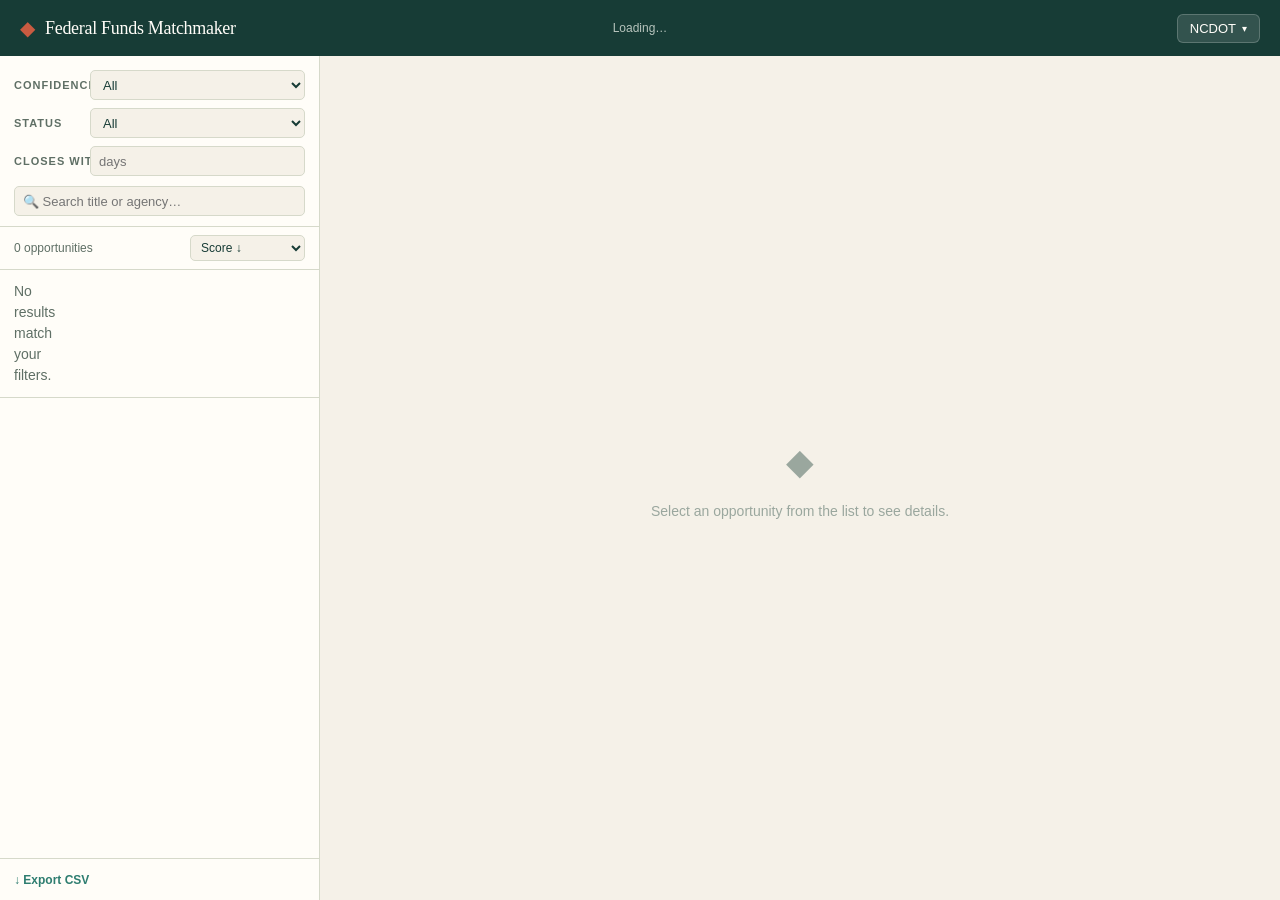
==== static/index.html @ f08a0765 "Complete P1,2,4: FastAPI app, ranked-list UI, scoring engine, ingest pipeline" ====
<!doctype html>
<html lang="en">
<head>
  <meta charset="utf-8">
  <meta name="viewport" content="width=device-width, initial-scale=1">
  <title>Federal Funds Matchmaker</title>
  <link rel="stylesheet" href="/static/style.css">
</head>
<body>

<!-- ══════════════ HEADER ══════════════ -->
<header class="site-header">
  <div class="header-left">
    <span class="brand-mark">◆</span>
    <span class="brand-name">Federal Funds Matchmaker</span>
  </div>
  <div class="header-center" id="refresh-status">
    <span id="refresh-label">Loading…</span>
  </div>
  <div class="header-right">
    <div class="account-menu" id="account-menu">
      <button class="account-btn" id="account-btn" aria-haspopup="true" aria-expanded="false">
        <span id="account-name">NCDOT</span>
        <span class="chevron">▾</span>
      </button>
      <div class="account-dropdown" id="account-dropdown" role="menu">
        <div class="account-dropdown-user" id="dropdown-user">Signed in as Demo User</div>
        <hr class="dropdown-divider">
        <div class="account-list" id="account-list"></div>
        <hr class="dropdown-divider">
        <button class="dropdown-item" id="btn-create-account">＋ Create account</button>
        <button class="dropdown-item" id="btn-signout">Sign out</button>
      </div>
    </div>
  </div>
</header>

<!-- ══════════════ MAIN TWO-PANEL ══════════════ -->
<div class="app-layout">

  <!-- LEFT PANEL: filters + ranked list -->
  <aside class="left-panel">

    <!-- Filters -->
    <div class="filter-bar">
      <div class="filter-row">
        <label class="filter-label" for="f-confidence">Confidence</label>
        <select id="f-confidence" class="filter-select">
          <option value="all">All</option>
          <option value="High">High</option>
          <option value="Medium">Medium</option>
          <option value="Low">Low</option>
        </select>
      </div>
      <div class="filter-row">
        <label class="filter-label" for="f-status">Status</label>
        <select id="f-status" class="filter-select">
          <option value="all">All</option>
          <option value="posted">Posted</option>
          <option value="forecasted">Forecasted</option>
        </select>
      </div>
      <div class="filter-row">
        <label class="filter-label" for="f-days">Closes within</label>
        <input id="f-days" class="filter-input" type="number" min="1" placeholder="days">
      </div>
      <div class="filter-row filter-search-row">
        <input id="f-search" class="filter-input filter-search" type="search" placeholder="🔍 Search title or agency…">
      </div>
    </div>

    <!-- Mode badge -->
    <div id="mode-banner" class="mode-banner hidden"></div>

    <!-- List header -->
    <div class="list-header">
      <span id="list-count">— opportunities</span>
      <div class="list-sort">
        <label for="sort-by" class="sr-only">Sort by</label>
        <select id="sort-by" class="filter-select filter-select-sm">
          <option value="score">Score ↓</option>
          <option value="close_date">Due date ↑</option>
          <option value="undecided">Undecided first</option>
        </select>
      </div>
    </div>

    <!-- Opportunity list -->
    <ol class="opp-list" id="opp-list" role="listbox" aria-label="Ranked opportunities"></ol>

    <!-- Export -->
    <div class="list-footer">
      <a id="export-link" href="/api/export?account_id=ncdot" class="btn-export">↓ Export CSV</a>
    </div>

  </aside>

  <!-- RIGHT PANEL: detail -->
  <main class="detail-panel" id="detail-panel" role="main">
    <div class="detail-empty" id="detail-empty">
      <div class="detail-empty-icon">◆</div>
      <p>Select an opportunity from the list to see details.</p>
    </div>
    <!-- filled by JS -->
    <div id="detail-content" class="hidden"></div>
  </main>

</div>

<!-- ══════════════ TOAST ══════════════ -->
<div id="toast" class="toast hidden" role="alert" aria-live="polite"></div>

<script src="/static/app.js"></script>
</body>
</html>
---- static/style.css ----
/* ══════════════════════════════════════════════
   Federal Funds Matchmaker — style.css
   Color system reused from the qualifier theme
   ══════════════════════════════════════════════ */
:root {
  --cream: #f5f1e8;
  --paper: #fffdf8;
  --ink:   #173c36;
  --muted: #5f6f65;
  --faint: #9aa79e;
  --line:  #d6d9ca;
  --lime:  #cfe4a6;
  --coral: #c95b41;
  --coral-soft: #f7dfd3;
  --teal:  #2e7d70;
  --teal-light: #e3eeec;
  --stone: #b7c4bd;
  --amber: #e3a857;

  --header-h: 56px;
  --left-w: 320px;
  --radius: 10px;
  --shadow: 0 2px 10px rgba(23,60,54,.10);
}

* { box-sizing: border-box; margin: 0; padding: 0; }

body {
  background: var(--cream);
  color: var(--ink);
  font-family: "Avenir Next", "Segoe UI", Arial, sans-serif;
  font-size: 14px;
  line-height: 1.5;
  height: 100vh;
  display: flex;
  flex-direction: column;
  overflow: hidden;
}

/* ── SR-only ── */
.sr-only { position:absolute; width:1px; height:1px; overflow:hidden; clip:rect(0,0,0,0); white-space:nowrap; }
.hidden { display: none !important; }

/* ════════════════ HEADER ════════════════ */
.site-header {
  height: var(--header-h);
  background: var(--ink);
  color: var(--paper);
  display: flex;
  align-items: center;
  padding: 0 20px;
  gap: 16px;
  flex-shrink: 0;
  z-index: 100;
}

.header-left { display: flex; align-items: center; gap: 10px; flex: 1; }
.brand-mark { color: var(--coral); font-size: 20px; }
.brand-name { font-family: Georgia, serif; font-size: 18px; letter-spacing: -.3px; }

.header-center { flex: 1; text-align: center; font-size: 12px; color: var(--stone); }

.header-right { flex: 1; display: flex; justify-content: flex-end; }

/* Account menu */
.account-menu { position: relative; }
.account-btn {
  display: flex; align-items: center; gap: 6px;
  background: rgba(255,255,255,.12); border: 1px solid rgba(255,255,255,.2);
  color: var(--paper); border-radius: 6px; padding: 6px 12px;
  font-size: 13px; cursor: pointer; font-family: inherit;
}
.account-btn:hover { background: rgba(255,255,255,.2); }
.chevron { font-size: 10px; }

.account-dropdown {
  display: none; position: absolute; right: 0; top: calc(100% + 8px);
  background: var(--paper); border: 1px solid var(--line); border-radius: var(--radius);
  box-shadow: var(--shadow); min-width: 220px; z-index: 200; overflow: hidden;
}
.account-dropdown.open { display: block; }
.account-dropdown-user { padding: 12px 14px; font-size: 12px; color: var(--muted); }
.dropdown-divider { border: none; border-top: 1px solid var(--line); }
.account-list { max-height: 200px; overflow-y: auto; }
.account-item {
  display: block; width: 100%; text-align: left; padding: 10px 14px;
  background: none; border: none; font-family: inherit; font-size: 14px;
  color: var(--ink); cursor: pointer;
}
.account-item:hover { background: var(--cream); }
.account-item.active { font-weight: bold; color: var(--teal); }
.dropdown-item {
  display: block; width: 100%; text-align: left; padding: 10px 14px;
  background: none; border: none; font-family: inherit; font-size: 14px;
  color: var(--ink); cursor: pointer;
}
.dropdown-item:hover { background: var(--cream); }

/* ════════════════ LAYOUT ════════════════ */
.app-layout {
  display: grid;
  grid-template-columns: var(--left-w) 1fr;
  flex: 1;
  overflow: hidden;
}

/* ════════════════ LEFT PANEL ════════════════ */
.left-panel {
  background: var(--paper);
  border-right: 1px solid var(--line);
  display: flex;
  flex-direction: column;
  overflow: hidden;
}

/* Filters */
.filter-bar {
  padding: 14px 14px 10px;
  border-bottom: 1px solid var(--line);
  display: flex;
  flex-direction: column;
  gap: 8px;
}
.filter-row { display: flex; align-items: center; gap: 8px; }
.filter-label {
  font-size: 11px; font-weight: bold; text-transform: uppercase;
  letter-spacing: 1px; color: var(--muted); white-space: nowrap; width: 68px; flex-shrink: 0;
}
.filter-select {
  flex: 1; height: 30px; padding: 0 8px; font-size: 13px;
  color: var(--ink); background: var(--cream); border: 1px solid var(--line);
  border-radius: 5px; font-family: inherit;
}
.filter-select-sm { height: 26px; font-size: 12px; padding: 0 6px; }
.filter-input {
  flex: 1; height: 30px; padding: 0 8px; font-size: 13px;
  color: var(--ink); background: var(--cream); border: 1px solid var(--line);
  border-radius: 5px; font-family: inherit;
}
.filter-search-row { margin-top: 2px; }
.filter-search { width: 100%; }

/* Mode banner */
.mode-banner {
  margin: 8px 14px 0;
  background: var(--coral-soft);
  border-left: 3px solid var(--coral);
  padding: 7px 10px;
  font-size: 12px;
  line-height: 1.4;
  border-radius: 0 4px 4px 0;
}

/* List header */
.list-header {
  display: flex; align-items: center; justify-content: space-between;
  padding: 8px 14px; border-bottom: 1px solid var(--line);
}
#list-count { font-size: 12px; color: var(--muted); }

/* Opportunity list */
.opp-list {
  flex: 1;
  overflow-y: auto;
  list-style: none;
  padding: 0;
}

.opp-item {
  padding: 11px 14px;
  border-bottom: 1px solid var(--line);
  cursor: pointer;
  display: grid;
  grid-template-columns: 28px 1fr;
  gap: 0 8px;
  align-items: start;
  transition: background .1s;
}
.opp-item:hover { background: var(--cream); }
.opp-item.selected { background: var(--teal-light); border-left: 3px solid var(--teal); }

.opp-rank { font-size: 12px; color: var(--faint); font-weight: bold; padding-top: 2px; }
.opp-body { min-width: 0; }
.opp-title { font-size: 13px; font-weight: bold; color: var(--ink); line-height: 1.35; margin-bottom: 4px; white-space: nowrap; overflow: hidden; text-overflow: ellipsis; }
.opp-meta { display: flex; align-items: center; gap: 6px; flex-wrap: wrap; }
.opp-score { font-size: 12px; font-weight: bold; }
.badge {
  display: inline-block; font-size: 10px; font-weight: bold; text-transform: uppercase;
  letter-spacing: .6px; border-radius: 3px; padding: 1px 5px;
}
.badge-high   { background: var(--teal);  color: #fff; }
.badge-medium { background: var(--amber); color: var(--ink); }
.badge-low    { background: var(--stone); color: var(--ink); }
.badge-forecasted { background: var(--lime); color: var(--ink); }

.opp-effort { font-size: 11px; color: var(--muted); }
.opp-due { font-size: 11px; color: var(--muted); }
.opp-due.urgent { color: var(--coral); font-weight: bold; }
.opp-due.no-date { color: var(--faint); }
.decision-badge { font-size: 10px; border-radius: 3px; padding: 1px 5px; font-weight: bold; }
.decision-pursue { background: #d4edda; color: #1a5c2a; }
.decision-maybe  { background: #fff3cd; color: #856404; }
.decision-pass   { background: #f8d7da; color: #842029; }

/* List footer */
.list-footer { padding: 10px 14px; border-top: 1px solid var(--line); }
.btn-export {
  display: inline-block; font-size: 12px; color: var(--teal);
  text-decoration: none; font-weight: bold;
}
.btn-export:hover { text-decoration: underline; }

/* ════════════════ DETAIL PANEL ════════════════ */
.detail-panel {
  overflow-y: auto;
  background: var(--cream);
  padding: 24px 28px;
}

.detail-empty {
  display: flex; flex-direction: column; align-items: center; justify-content: center;
  height: 100%; color: var(--faint); text-align: center; gap: 12px;
}
.detail-empty-icon { font-size: 36px; }

/* Detail content */
.detail-header { margin-bottom: 20px; }
.detail-title { font-family: Georgia, serif; font-size: 22px; font-weight: 500; color: var(--ink); line-height: 1.3; margin-bottom: 8px; }
.detail-sub { display: flex; align-items: center; gap: 10px; flex-wrap: wrap; margin-bottom: 10px; }
.detail-agency { font-size: 13px; color: var(--muted); }
.detail-link { font-size: 12px; color: var(--teal); text-decoration: none; }
.detail-link:hover { text-decoration: underline; }

.score-row { display: flex; align-items: center; gap: 12px; margin-bottom: 6px; }
.score-big { font-size: 36px; font-family: Georgia, serif; font-weight: 400; color: var(--ink); }
.score-label { font-size: 11px; text-transform: uppercase; letter-spacing: 1px; color: var(--muted); }
.closes-row { font-size: 13px; color: var(--muted); margin-bottom: 16px; }
.closes-row .urgent { color: var(--coral); font-weight: bold; }
.closes-row .forecasted { color: var(--amber); }

/* Detail card */
.detail-card {
  background: var(--paper);
  border: 1px solid var(--line);
  border-radius: var(--radius);
  padding: 18px 20px;
  margin-bottom: 16px;
}
.detail-card h3 {
  font-family: Georgia, serif; font-size: 15px; font-weight: 500;
  color: var(--ink); margin-bottom: 10px;
}

/* AI disclaimer */
.ai-disclaimer {
  font-size: 11px; color: var(--muted); display: flex; align-items: center; gap: 6px;
  margin-bottom: 10px;
}
.ai-disclaimer a { color: var(--teal); }

/* Score breakdown */
.breakdown-row {
  display: grid;
  grid-template-columns: 100px 1fr 42px;
  align-items: center;
  gap: 8px;
  margin-bottom: 8px;
  font-size: 13px;
}
.breakdown-label { color: var(--muted); }
.breakdown-bar-wrap { background: var(--line); border-radius: 3px; height: 8px; overflow: hidden; }
.breakdown-bar { height: 100%; border-radius: 3px; background: var(--teal); }
.breakdown-val { text-align: right; font-weight: bold; }

/* Tabs inside detail */
.detail-tabs { display: flex; border-bottom: 1px solid var(--line); margin-bottom: 14px; }
.detail-tab {
  background: none; border: none; border-bottom: 2px solid transparent;
  padding: 8px 14px; font: bold 13px inherit; color: var(--muted); cursor: pointer;
  margin-bottom: -1px;
}
.detail-tab.active { color: var(--teal); border-bottom-color: var(--coral); }

.detail-tab-content { font-size: 13px; line-height: 1.6; color: var(--ink); }
.detail-tab-pane { display: none; }
.detail-tab-pane.active { display: block; }

/* Evidence quote */
.evidence-quote {
  background: var(--cream); border-left: 3px solid var(--teal);
  padding: 8px 12px; font-size: 12px; font-style: italic;
  color: var(--muted); border-radius: 0 4px 4px 0; margin-top: 10px;
}

/* Effort row */
.effort-row { font-size: 13px; margin-bottom: 6px; }
.effort-label { color: var(--muted); font-size: 11px; text-transform: uppercase; letter-spacing: 1px; }

/* Decision buttons */
.decision-row { display: flex; align-items: center; gap: 10px; flex-wrap: wrap; margin-bottom: 12px; }
.btn-decide {
  padding: 9px 18px; border-radius: 6px; border: 2px solid transparent;
  font: bold 14px inherit; cursor: pointer; transition: all .15s;
}
.btn-pursue { background: #d4edda; color: #1a5c2a; border-color: #c3e6cb; }
.btn-pursue:hover, .btn-pursue.chosen { background: #1a5c2a; color: #fff; }
.btn-maybe  { background: #fff3cd; color: #856404; border-color: #ffc107; }
.btn-maybe:hover, .btn-maybe.chosen  { background: #856404; color: #fff; }
.btn-pass   { background: #f8d7da; color: #842029; border-color: #f5c6cb; }
.btn-pass:hover, .btn-pass.chosen   { background: #842029; color: #fff; }

.decision-note {
  flex: 1; min-width: 160px; height: 36px; padding: 0 10px;
  border: 1px solid var(--line); border-radius: 6px; font: 13px inherit;
  background: var(--cream); color: var(--ink);
}
.btn-save-note {
  padding: 8px 14px; background: var(--teal); color: #fff;
  border: none; border-radius: 6px; font: bold 13px inherit; cursor: pointer;
}
.btn-save-note:hover { background: var(--ink); }

/* Source collapse */
details summary {
  font-size: 12px; color: var(--teal); cursor: pointer; user-select: none;
  margin-top: 8px;
}
details[open] summary { margin-bottom: 6px; }
.source-text { font-size: 12px; color: var(--muted); line-height: 1.6; white-space: pre-wrap; }

/* ════════════════ TOAST ════════════════ */
.toast {
  position: fixed; bottom: 20px; left: 50%; transform: translateX(-50%);
  background: var(--ink); color: var(--paper); padding: 10px 20px;
  border-radius: 6px; font-size: 13px; z-index: 999;
  box-shadow: 0 4px 16px rgba(23,60,54,.3);
}

/* ════════════════ RESPONSIVE ════════════════ */
@media (max-width: 800px) {
  .app-layout { grid-template-columns: 1fr; grid-template-rows: auto 1fr; }
  .left-panel { max-height: 45vh; }
  .detail-panel { padding: 16px; }
  .brand-name { font-size: 15px; }
}
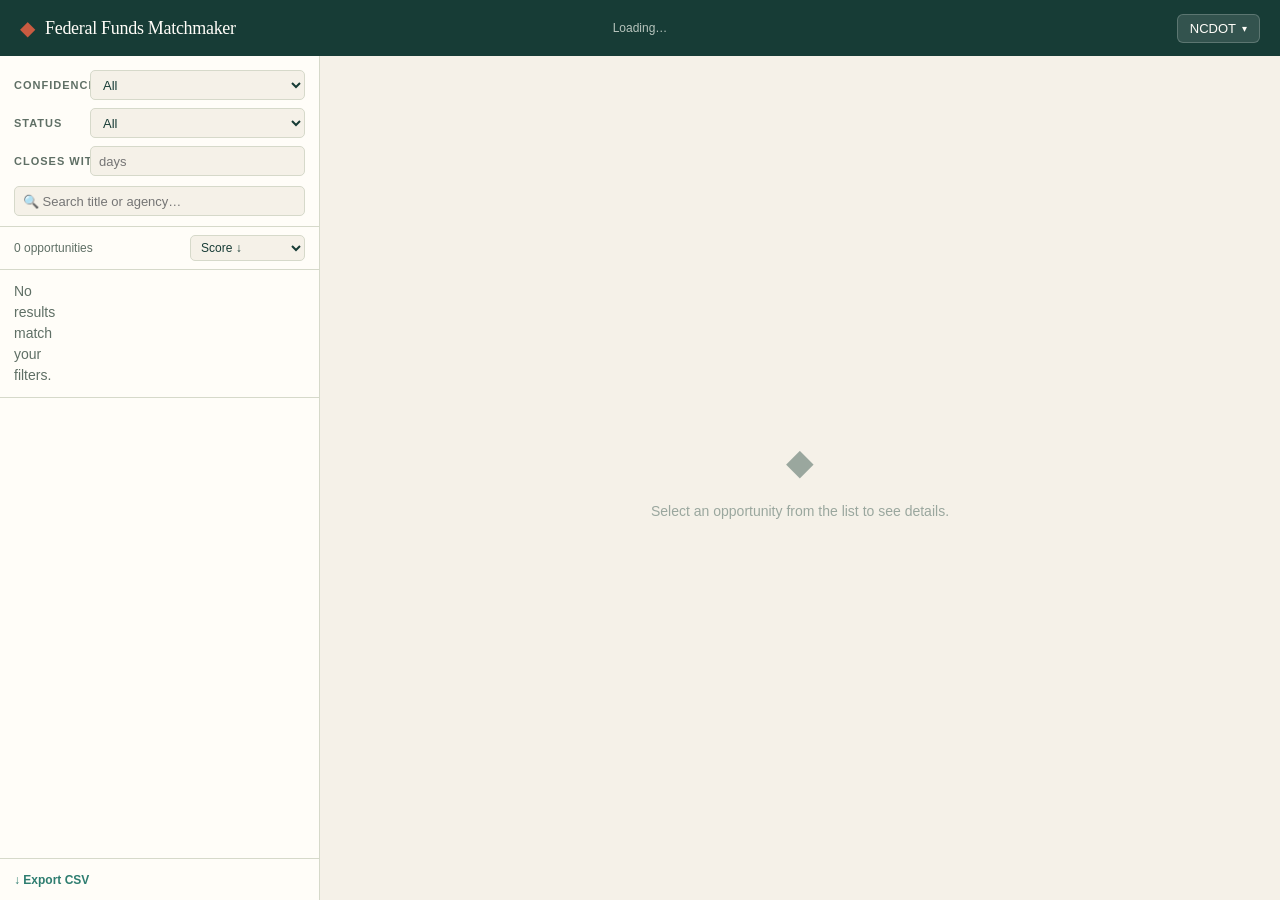
==== commit 84c694a1: "P0 UI: detail fetch, eligibility verdict, effort heuristic, chips, CSV - job.py: enable fetch_detail" ====
--- a/static/index.html
+++ b/static/index.html
@@ -71,6 +71,8 @@
 
     <!-- Mode badge -->
     <div id="mode-banner" class="mode-banner hidden"></div>
+    <!-- Sample data banner -->
+    <div id="sample-banner" class="sample-banner hidden">⚠ SAMPLE DATA — not from live Grants.gov feed</div>
 
     <!-- List header -->
     <div class="list-header">
--- a/static/style.css
+++ b/static/style.css
@@ -192,12 +192,29 @@
 .badge-medium { background: var(--amber); color: var(--ink); }
 .badge-low    { background: var(--stone); color: var(--ink); }
 .badge-forecasted { background: var(--lime); color: var(--ink); }
-
+.badge-eligible   { background: #d4edda; color: #1a5c2a; }
+.badge-ineligible { background: #f8d7da; color: #842029; }
+.badge-unclear    { background: #e2e3e5; color: #383d41; }
+.badge-sample     { background: #fff3cd; color: #856404; font-size: 9px; }
+.badge-effort-high   { background: #f8d7da; color: #842029; }
+.badge-effort-medium { background: #fff3cd; color: #856404; }
+.badge-effort-low    { background: #d4edda; color: #1a5c2a; }
+.score-pill { background: var(--ink); color: var(--bg); border-radius: 10px; padding: 1px 7px; font-size: 12px; }
+
+.sample-banner { background: #fff3cd; color: #856404; padding: 6px 14px; font-size: 12px; font-weight: bold; border-bottom: 1px solid var(--line); }
+
+.opp-funder { font-size: 11px; color: var(--muted); margin-bottom: 2px; }
 .opp-effort { font-size: 11px; color: var(--muted); }
 .opp-due { font-size: 11px; color: var(--muted); }
 .opp-due.urgent { color: var(--coral); font-weight: bold; }
 .opp-due.no-date { color: var(--faint); }
 .decision-badge { font-size: 10px; border-radius: 3px; padding: 1px 5px; font-weight: bold; }
+
+/* Eligibility panel */
+.elig-verdict-row { display: flex; align-items: center; gap: 8px; margin-bottom: 8px; }
+.elig-reason { font-size: 12px; color: var(--ink); }
+.elig-types { font-size: 12px; margin: 4px 0; }
+.elig-raw { font-size: 11px; color: var(--muted); }
 .decision-pursue { background: #d4edda; color: #1a5c2a; }
 .decision-maybe  { background: #fff3cd; color: #856404; }
 .decision-pass   { background: #f8d7da; color: #842029; }
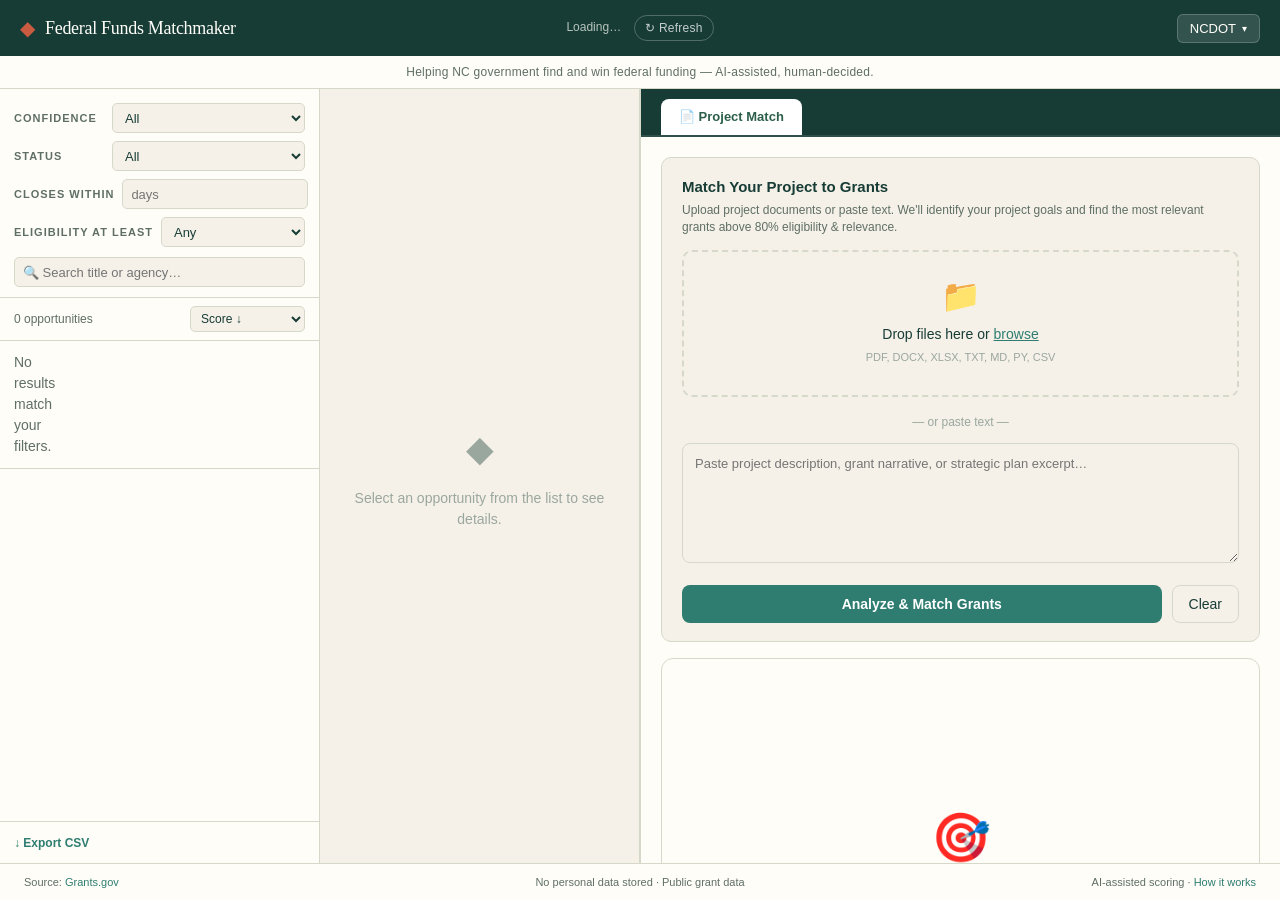
==== commit a42f1a26: "feat: split layout, PM panel, eligibility filter, account profile - Fix filter label truncation: min" ====
--- a/static/index.html
+++ b/static/index.html
@@ -16,9 +16,10 @@
   </div>
   <div class="header-center" id="refresh-status">
     <span id="refresh-label">Loading…</span>
+    <button class="refresh-btn" id="refresh-btn" title="Reload grant data from server" aria-label="Refresh grants">↻ Refresh</button>
   </div>
   <div class="header-right">
-    <div class="account-menu" id="account-menu">
+        <div class="account-menu" id="account-menu">
       <button class="account-btn" id="account-btn" aria-haspopup="true" aria-expanded="false">
         <span id="account-name">NCDOT</span>
         <span class="chevron">▾</span>
@@ -28,6 +29,7 @@
         <hr class="dropdown-divider">
         <div class="account-list" id="account-list"></div>
         <hr class="dropdown-divider">
+        <button class="dropdown-item" id="btn-view-profile">👤 View profile</button>
         <button class="dropdown-item" id="btn-create-account">＋ Create account</button>
         <button class="dropdown-item" id="btn-signout">Sign out</button>
       </div>
@@ -35,8 +37,14 @@
   </div>
 </header>
 
+<!-- ══════════════ TAGLINE BAR ══════════════ -->
+<div class="tagline-bar">Helping NC government find and win federal funding — AI-assisted, human-decided.</div>
+
 <!-- ══════════════ MAIN TWO-PANEL ══════════════ -->
 <div class="app-layout">
+
+  <!-- ══════ LEFT HALF: Grant Opportunities ══════ -->
+  <div class="grants-half">
 
   <!-- LEFT PANEL: filters + ranked list -->
   <aside class="left-panel">
@@ -61,8 +69,18 @@
         </select>
       </div>
       <div class="filter-row">
-        <label class="filter-label" for="f-days">Closes within</label>
+        <label class="filter-label" for="f-days">Closes Within</label>
         <input id="f-days" class="filter-input" type="number" min="1" placeholder="days">
+      </div>
+      <div class="filter-row">
+        <label class="filter-label" for="f-eligibility">Eligibility At Least</label>
+        <select id="f-eligibility" class="filter-select">
+          <option value="all">Any</option>
+          <option value="100">100%</option>
+          <option value="90">90%+</option>
+          <option value="80">80%+</option>
+          <option value="50">50%+</option>
+        </select>
       </div>
       <div class="filter-row filter-search-row">
         <input id="f-search" class="filter-input filter-search" type="search" placeholder="🔍 Search title or agency…">
@@ -107,11 +125,167 @@
     <div id="detail-content" class="hidden"></div>
   </main>
 
+  </div><!-- end .grants-half -->
+
+  <!-- ══════ RIGHT HALF: Project Match (always visible) ══════ -->
+  <div class="pm-half">
+    <div class="pm-half-header">
+      <span class="pm-half-tab">📄 Project Match</span>
+    </div>
+    <div class="pm-half-body" id="pm-half-body">
+      <!-- Input card -->
+      <div class="pm-input-card">
+        <div class="pm-input-heading">Match Your Project to Grants</div>
+        <div class="pm-input-sub">Upload project documents or paste text. We'll identify your project goals and find the most relevant grants above 80% eligibility &amp; relevance.</div>
+
+        <div class="pm-dropzone" id="pm-dropzone">
+          <div class="pm-drop-inner">
+            <span class="pm-drop-icon">📁</span>
+            <span class="pm-drop-label">Drop files here or <label for="pm-file-input" class="pm-file-link">browse</label></span>
+            <span class="pm-drop-types">PDF, DOCX, XLSX, TXT, MD, PY, CSV</span>
+            <input type="file" id="pm-file-input" multiple accept=".pdf,.doc,.docx,.xlsx,.xls,.txt,.md,.py,.js,.csv" style="display:none">
+          </div>
+          <div id="pm-file-list" class="pm-file-list"></div>
+        </div>
+
+        <div class="pm-or">— or paste text —</div>
+        <textarea id="pm-paste" class="pm-paste" rows="5" placeholder="Paste project description, grant narrative, or strategic plan excerpt…"></textarea>
+
+        <div class="pm-actions">
+          <button id="pm-analyze-btn" class="btn-primary">Analyze &amp; Match Grants</button>
+          <button id="pm-clear-btn" class="btn-secondary">Clear</button>
+        </div>
+        <div id="pm-error" class="pm-error hidden"></div>
+      </div>
+
+      <!-- Results area -->
+      <div id="pm-results">
+        <div class="pm-results-placeholder">
+          <span style="font-size:3rem">🎯</span>
+          <p>Upload your project documents and click <strong>Analyze</strong> to find matching grants.</p>
+        </div>
+      </div>
+    </div>
+  </div><!-- end .pm-half -->
+
 </div>
 
 <!-- ══════════════ TOAST ══════════════ -->
 <div id="toast" class="toast hidden" role="alert" aria-live="polite"></div>
+
+
+<!-- ══════════════ HOW SCORES WORK MODAL ══════════════ -->
+<div id="how-modal" class="how-modal-backdrop hidden" role="dialog" aria-modal="true" aria-labelledby="how-modal-title">
+  <div class="how-modal-box">
+    <div class="how-modal-header">
+      <h2 id="how-modal-title">How Federal Funds Matchmaker scores opportunities</h2>
+      <button class="how-modal-close" id="how-modal-close" aria-label="Close">✕</button>
+    </div>
+    <div class="how-modal-body">
+      <p class="how-intro">Each grant is ranked by a weighted combination of five signals. Scores are <strong>advisory only</strong> — your team makes the final call.</p>
+      <table class="how-table">
+        <thead><tr><th>Signal</th><th>Weight</th><th>What it measures</th></tr></thead>
+        <tbody>
+          <tr><td>🧠 Semantic relevance</td><td>45%</td><td>Cosine similarity between NCDOT's mission text and the grant synopsis, computed with Azure OpenAI embeddings.</td></tr>
+          <tr><td>🔑 Keyword match</td><td>25%</td><td>TF-IDF overlap between grant text and NCDOT's search seed keywords (bridge, transit, safety, EV, rural access, etc.).</td></tr>
+          <tr><td>✅ Eligibility</td><td>15%</td><td>Rule-based check: does the grant's listed applicant types include state governments? No LLM involved — deterministic logic only.</td></tr>
+          <tr><td>⏱ Timing</td><td>10%</td><td>Proximity to close date. Grants closing within 30–90 days score higher; forecasted grants score lower.</td></tr>
+          <tr><td>🏛 Funder affinity</td><td>5%</td><td>Preference for USDOT, FHWA, FTA, and other historically relevant federal agencies.</td></tr>
+        </tbody>
+      </table>
+      <div class="how-section">
+        <h3>Confidence rating</h3>
+        <p><strong>High</strong> — full synopsis text available; both semantic and keyword signals are reliable.<br>
+        <strong>Medium</strong> — partial text; keyword signal used, semantic may be estimated.<br>
+        <strong>Low</strong> — minimal source text; score is a rough estimate only.</p>
+      </div>
+      <div class="how-section">
+        <h3>Effort estimate</h3>
+        <p>Estimated based on text signals: cost-share requirements, award size ≥ $10M, multi-year scope, consortium/partnership language, and NEPA review mentions. <strong>Not AI-generated</strong> — deterministic rule-based logic.</p>
+      </div>
+      <div class="how-section how-ai-note">
+        <h3>AI use disclosure</h3>
+        <p>Semantic scoring (45%) uses <strong>Azure OpenAI text-embedding-3-small</strong> to compute vector similarity. The optional AI summary (shown in grant details) uses <strong>Azure OpenAI GPT-4.1-mini</strong> to synthesize a plain-English overview from public grant text. <strong>Eligibility verdicts and effort ratings are rule-based and do not use AI.</strong> No grant facts are invented — if information is unavailable, the tool displays "not stated."</p>
+        <p>When AI embeddings are unavailable, the tool falls back to keyword-only scoring and displays a warning banner.</p>
+      </div>
+    </div>
+  </div>
+</div>
+
+<!-- ══════════════ SITE FOOTER ══════════════ -->
+<footer class="site-footer">
+  <div class="footer-left">
+    <span class="footer-source">Source: <a href="https://www.grants.gov" target="_blank" rel="noopener">Grants.gov</a></span>
+  </div>
+  <div class="footer-center">
+    <span class="footer-privacy">No personal data stored · Public grant data</span>
+  </div>
+  <div class="footer-right">
+    <span class="footer-ai">AI-assisted scoring · <a href="#" id="footer-how-link">How it works</a></span>
+  </div>
+</footer>
+
+
+<!-- ══════════════ CREATE ACCOUNT MODAL ══════════════ -->
+<div id="create-acct-modal" class="how-modal-backdrop hidden" role="dialog" aria-modal="true" aria-labelledby="create-acct-title">
+  <div class="how-modal-box" style="max-width:420px">
+    <div class="how-modal-header">
+      <h2 id="create-acct-title">Create account</h2>
+      <button class="how-modal-close" id="create-acct-close" aria-label="Close">✕</button>
+    </div>
+    <div class="how-modal-body">
+      <p style="margin-bottom:1rem;color:var(--text-muted)">Create a new department or division profile to track grant decisions separately.</p>
+      <form id="create-acct-form">
+        <div class="form-field">
+          <label class="form-label" for="new-acct-name">Organization name <span class="req">*</span></label>
+          <input class="form-input" id="new-acct-name" type="text" placeholder="e.g. NC Dept of Commerce" required maxlength="80" autocomplete="organization">
+        </div>
+        <div class="form-field">
+          <label class="form-label" for="new-acct-type">Type</label>
+          <select class="form-input" id="new-acct-type">
+            <option value="department">Department</option>
+            <option value="division">Division</option>
+            <option value="office">Office</option>
+            <option value="other">Other</option>
+          </select>
+        </div>
+        <p class="form-note">📧 No email confirmation required in demo mode. In production, a verification email would be sent before the account becomes active.</p>
+        <div id="create-acct-error" class="form-error hidden"></div>
+        <div class="form-actions">
+          <button type="button" class="btn-cancel" id="create-acct-cancel">Cancel</button>
+          <button type="submit" class="btn-primary" id="create-acct-submit">Create account</button>
+        </div>
+      </form>
+    </div>
+  </div>
+</div>
+
+
+<!-- ══════════════ ACCOUNT PROFILE MODAL ══════════════ -->
+<div id="profile-modal" class="profile-modal-backdrop hidden" role="dialog" aria-modal="true" aria-labelledby="profile-modal-title">
+  <div class="profile-modal-box">
+    <div class="profile-modal-header">
+      <h2 id="profile-modal-title">My Profile</h2>
+      <button class="how-modal-close" id="profile-modal-close" aria-label="Close">✕</button>
+    </div>
+    <div class="profile-modal-body">
+      <div class="profile-section">
+        <div class="profile-section-title">Grants Being Pursued / Considering</div>
+        <div id="profile-decisions-list"><p class="profile-empty">No grants marked yet.</p></div>
+      </div>
+      <div class="profile-section">
+        <div class="profile-section-title">Past Project Searches</div>
+        <div class="profile-search-tags" id="profile-searches">
+          <span class="profile-search-tag" data-search="project1">project1</span>
+          <span class="profile-search-tag" data-search="project2">project2</span>
+          <span class="profile-search-tag" data-search="ncdot">ncdot</span>
+        </div>
+      </div>
+    </div>
+  </div>
+</div>
 
 <script src="/static/app.js"></script>
 </body>
 </html>
+<!-- This is appended; actual edits replace body content below -->
--- a/static/style.css
+++ b/static/style.css
@@ -98,10 +98,38 @@
 
 /* ════════════════ LAYOUT ════════════════ */
 .app-layout {
+  display: flex;
+  flex: 1;
+  overflow: hidden;
+}
+
+/* ════════ SPLIT PANELS ════════ */
+.grants-half {
   display: grid;
   grid-template-columns: var(--left-w) 1fr;
   flex: 1;
   overflow: hidden;
+  border-right: 2px solid var(--line);
+}
+
+.pm-half {
+  flex: 1;
+  display: flex;
+  flex-direction: column;
+  overflow: hidden;
+  background: var(--paper);
+}
+
+/* Tagline bar */
+.tagline-bar {
+  text-align: center;
+  padding: 7px 24px;
+  font-size: 12px;
+  color: var(--muted);
+  background: var(--paper);
+  border-bottom: 1px solid var(--line);
+  flex-shrink: 0;
+  letter-spacing: .02em;
 }
 
 /* ════════════════ LEFT PANEL ════════════════ */
@@ -124,7 +152,7 @@
 .filter-row { display: flex; align-items: center; gap: 8px; }
 .filter-label {
   font-size: 11px; font-weight: bold; text-transform: uppercase;
-  letter-spacing: 1px; color: var(--muted); white-space: nowrap; width: 68px; flex-shrink: 0;
+  letter-spacing: 1px; color: var(--muted); white-space: nowrap; min-width: 90px; flex-shrink: 0;
 }
 .filter-select {
   flex: 1; height: 30px; padding: 0 8px; font-size: 13px;
@@ -171,9 +199,9 @@
   border-bottom: 1px solid var(--line);
   cursor: pointer;
   display: grid;
-  grid-template-columns: 28px 1fr;
-  gap: 0 8px;
-  align-items: start;
+  grid-template-columns: 20px 52px 1fr;
+  gap: 0 10px;
+  align-items: center;
   transition: background .1s;
 }
 .opp-item:hover { background: var(--cream); }
@@ -195,11 +223,12 @@
 .badge-eligible   { background: #d4edda; color: #1a5c2a; }
 .badge-ineligible { background: #f8d7da; color: #842029; }
 .badge-unclear    { background: #e2e3e5; color: #383d41; }
+.badge-unknown    { background: transparent; color: var(--faint); border: 1px solid var(--line); font-style: italic; }
 .badge-sample     { background: #fff3cd; color: #856404; font-size: 9px; }
 .badge-effort-high   { background: #f8d7da; color: #842029; }
 .badge-effort-medium { background: #fff3cd; color: #856404; }
 .badge-effort-low    { background: #d4edda; color: #1a5c2a; }
-.score-pill { background: var(--ink); color: var(--bg); border-radius: 10px; padding: 1px 7px; font-size: 12px; }
+.score-pill { background: var(--ink); color: var(--cream); border-radius: 10px; padding: 1px 7px; font-size: 12px; }
 
 .sample-banner { background: #fff3cd; color: #856404; padding: 6px 14px; font-size: 12px; font-weight: bold; border-bottom: 1px solid var(--line); }
 
@@ -360,3 +389,544 @@
   .detail-panel { padding: 16px; }
   .brand-name { font-size: 15px; }
 }
+
+/* ── How-scores button ───────────────────────────────────────────────────── */
+.how-btn {
+  background: transparent;
+  border: 1px solid var(--line);
+  color: var(--muted);
+  border-radius: 6px;
+  padding: 4px 10px;
+  font-size: 12px;
+  cursor: pointer;
+  margin-right: 8px;
+  transition: background 0.15s, color 0.15s;
+  white-space: nowrap;
+}
+.how-btn:hover { background: var(--cream); color: var(--ink); }
+
+/* ── How-scores modal ────────────────────────────────────────────────────── */
+.how-modal-backdrop {
+  position: fixed; inset: 0; z-index: 9999;
+  background: rgba(0,0,0,0.55);
+  display: flex; align-items: center; justify-content: center;
+  padding: 16px;
+}
+.how-modal-backdrop.hidden { display: none; }
+.how-modal-box {
+  background: var(--paper);
+  border: 1px solid var(--line);
+  border-radius: 12px;
+  max-width: 680px; width: 100%;
+  max-height: 85vh;
+  display: flex; flex-direction: column;
+  box-shadow: 0 20px 60px rgba(0,0,0,0.4);
+}
+.how-modal-header {
+  display: flex; align-items: center; justify-content: space-between;
+  padding: 20px 24px 16px;
+  border-bottom: 1px solid var(--line);
+}
+.how-modal-header h2 { font-size: 16px; font-weight: 600; margin: 0; }
+.how-modal-close {
+  background: none; border: none; cursor: pointer;
+  font-size: 18px; color: var(--muted); padding: 4px 8px;
+  border-radius: 4px;
+}
+.how-modal-close:hover { background: var(--cream); }
+.how-modal-body { padding: 20px 24px; overflow-y: auto; }
+.how-intro { margin: 0 0 16px; color: var(--muted); font-size: 13px; }
+.how-table { width: 100%; border-collapse: collapse; font-size: 13px; margin-bottom: 20px; }
+.how-table th { text-align: left; padding: 6px 10px; border-bottom: 2px solid var(--line); font-weight: 600; color: var(--muted); font-size: 11px; text-transform: uppercase; letter-spacing: .04em; }
+.how-table td { padding: 10px 10px; border-bottom: 1px solid var(--line); vertical-align: top; }
+.how-table td:first-child { white-space: nowrap; font-weight: 500; }
+.how-table td:nth-child(2) { white-space: nowrap; color: var(--teal); font-weight: 600; font-size: 14px; text-align: center; }
+.how-section { margin-top: 20px; padding-top: 16px; border-top: 1px solid var(--line); }
+.how-section h3 { font-size: 13px; font-weight: 600; margin: 0 0 8px; }
+.how-section p { font-size: 13px; color: var(--muted); margin: 0 0 6px; line-height: 1.6; }
+.how-ai-note { background: var(--cream); border-radius: 8px; padding: 14px 16px; border-top: none; margin-top: 16px; }
+
+/* ── Site footer ─────────────────────────────────────────────────────────── */
+.site-footer {
+  display: flex; align-items: center; justify-content: space-between;
+  padding: 10px 24px;
+  border-top: 1px solid var(--line);
+  background: var(--paper);
+  font-size: 11px;
+  color: var(--muted);
+  gap: 16px;
+  flex-wrap: wrap;
+}
+.site-footer a { color: var(--teal); text-decoration: none; }
+.site-footer a:hover { text-decoration: underline; }
+.footer-privacy { color: var(--muted); }
+.footer-left, .footer-center, .footer-right { flex: 1; }
+.footer-center { text-align: center; }
+.footer-right { text-align: right; }
+
+/* ── Create-account form ───────────────────────────────────── */
+.form-field { margin-bottom: 1rem; }
+.form-label { display: block; font-size: .8rem; font-weight: 600; color: var(--muted); text-transform: uppercase; letter-spacing: .04em; margin-bottom: .35rem; }
+.req { color: var(--teal); }
+.form-input {
+  width: 100%; padding: .5rem .75rem; border: 1px solid var(--line);
+  border-radius: 6px; background: var(--paper); color: var(--ink);
+  font-size: .95rem; box-sizing: border-box;
+  transition: border-color .15s;
+}
+.form-input:focus { outline: none; border-color: var(--teal); }
+.form-note { font-size: .8rem; color: var(--muted); background: var(--cream); border-radius: 6px; padding: .6rem .75rem; margin-bottom: 1rem; border: 1px solid var(--line); }
+.form-error { font-size: .85rem; color: #d9534f; background: #fff0f0; border: 1px solid #f5c6cb; border-radius: 6px; padding: .5rem .75rem; margin-bottom: .75rem; }
+.form-error.hidden { display: none; }
+.form-actions { display: flex; justify-content: flex-end; gap: .6rem; margin-top: .5rem; }
+.btn-cancel { padding: .45rem 1rem; border: 1px solid var(--line); border-radius: 6px; background: transparent; color: var(--muted); cursor: pointer; font-size: .9rem; }
+.btn-cancel:hover { background: var(--cream); }
+.btn-primary { padding: .45rem 1.1rem; border: none; border-radius: 6px; background: var(--teal); color: #fff; cursor: pointer; font-size: .9rem; font-weight: 600; }
+.btn-primary:hover { opacity: .88; }
+.btn-primary:disabled { opacity: .5; cursor: default; }
+
+/* ── Refresh button ────────────────────────────────────────── */
+.refresh-btn {
+  margin-left: .6rem;
+  background: none; border: 1px solid rgba(255,255,255,.25);
+  border-radius: 20px; padding: 0 10px; height: 26px;
+  color: rgba(255,255,255,.75); font-size: 12px; font-weight: 500; letter-spacing: .02em; line-height: 1;
+  cursor: pointer; display: inline-flex; align-items: center; justify-content: center; gap: 4px;
+  transition: background .15s, color .15s, border-color .15s;
+  vertical-align: middle;
+}
+.refresh-btn:hover { background: rgba(255,255,255,.12); color: #fff; border-color: rgba(255,255,255,.5); }
+.refresh-btn:disabled { opacity: .4; cursor: default; }
+@keyframes spin { to { transform: rotate(360deg); } }
+.refresh-btn.spinning { animation: spin .7s linear infinite; }
+
+/* ── Detail profile card ──────────────────────────────────────────────── */
+.detail-profile-top {
+  display: flex; gap: 16px; align-items: flex-start; margin-bottom: 12px;
+}
+.detail-ring { flex-shrink: 0; }
+.detail-profile-info { flex: 1; min-width: 0; }
+.detail-agency-row {
+  display: flex; align-items: center; gap: 6px;
+  font-size: 13px; color: var(--muted); margin-top: 4px;
+}
+.detail-agency-icon { font-size: 13px; }
+.closes-inline { font-size: 13px; }
+.closes-inline.urgent { color: var(--coral); font-weight: 600; }
+.closes-inline.forecasted { color: var(--muted); font-style: italic; }
+.detail-badges-row {
+  display: flex; flex-wrap: wrap; gap: 6px; margin-bottom: 14px;
+}
+.detail-section { margin-bottom: 14px; }
+.detail-section-label {
+  font-size: 11px; font-weight: 700; text-transform: uppercase;
+  letter-spacing: .06em; color: var(--muted); margin-bottom: 5px;
+}
+.detail-section-text { font-size: 13px; line-height: 1.55; color: var(--ink); }
+.relevance-loading { color: var(--faint); font-style: italic; }
+.relevance-loading::after { content: ""; display: inline-block; width: 10px; animation: ellipsis 1.2s steps(4,end) infinite; }
+@keyframes ellipsis { 0%,100%{content:""} 25%{content:"."} 50%{content:".."} 75%{content:"..."} }
+.materials-tags { display: flex; flex-wrap: wrap; gap: 6px; margin-top: 2px; }
+.material-tag {
+  background: var(--teal-light); color: var(--teal);
+  border: 1px solid rgba(46,125,112,.2);
+  border-radius: 20px; padding: 3px 10px;
+  font-size: 12px; font-weight: 500;
+}
+
+/* ── Score ring in list items ──────────────────────────────────────────── */
+.score-ring-wrap { flex-shrink: 0; }
+
+/* ── Main tab bar (Grants | Project Match) ───────────────────────────── */
+#main-tab-bar {
+  display: flex; gap: 2px; padding: 10px 24px 0;
+  background: var(--header-bg, #2c5f4a); border-bottom: 2px solid rgba(255,255,255,.1);
+  position: sticky; top: 0; z-index: 100;
+}
+.main-tab {
+  padding: 8px 20px; border: none; border-radius: 8px 8px 0 0;
+  font-size: 14px; font-weight: 600; cursor: pointer;
+  background: rgba(255,255,255,.1); color: rgba(255,255,255,.7);
+  transition: background .15s, color .15s;
+}
+.main-tab:hover { background: rgba(255,255,255,.18); color: #fff; }
+.main-tab.active { background: #fff; color: #2c5f4a; }
+
+/* ── Project Match panel ─────────────────────────────────────────────── */
+#project-match-panel { padding: 24px; min-height: calc(100vh - 120px); background: var(--bg); }
+.pm-layout { display: grid; grid-template-columns: 440px 1fr; gap: 24px; max-width: 1400px; margin: 0 auto; align-items: start; }
+@media (max-width: 900px) { .pm-layout { grid-template-columns: 1fr; } }
+
+.pm-card {
+  background: var(--surface); border: 1px solid var(--line);
+  border-radius: 12px; padding: 24px;
+}
+.pm-heading { font-size: 20px; font-weight: 700; color: var(--ink); margin-bottom: 6px; }
+.pm-sub { font-size: 13px; color: var(--muted); margin-bottom: 20px; line-height: 1.5; }
+
+.pm-dropzone {
+  border: 2px dashed var(--line); border-radius: 10px; padding: 20px;
+  text-align: center; cursor: pointer; transition: border-color .15s, background .15s;
+  margin-bottom: 16px;
+}
+.pm-dropzone.drag-over { border-color: var(--teal); background: var(--teal-light); }
+.pm-drop-inner { display: flex; flex-direction: column; align-items: center; gap: 4px; }
+.pm-drop-icon { font-size: 2rem; }
+.pm-drop-label { font-size: 14px; color: var(--ink); font-weight: 500; }
+.pm-file-link { color: var(--teal); text-decoration: underline; cursor: pointer; }
+.pm-drop-types { font-size: 11px; color: var(--faint); }
+.pm-file-list { margin-top: 10px; display: flex; flex-direction: column; gap: 4px; text-align: left; }
+.pm-file-item { display: flex; align-items: center; gap: 6px; font-size: 12px; padding: 4px 8px; background: var(--bg); border-radius: 6px; }
+.pm-file-name { flex: 1; overflow: hidden; text-overflow: ellipsis; white-space: nowrap; color: var(--ink); }
+.pm-file-size { color: var(--faint); flex-shrink: 0; }
+.pm-file-remove { border: none; background: none; color: var(--muted); cursor: pointer; padding: 0 4px; font-size: 14px; }
+.pm-file-remove:hover { color: var(--coral); }
+
+.pm-or { text-align: center; color: var(--faint); font-size: 12px; margin: 12px 0; }
+.pm-paste {
+  width: 100%; box-sizing: border-box; border: 1px solid var(--line);
+  border-radius: 8px; padding: 10px 12px; font-family: inherit;
+  font-size: 13px; line-height: 1.5; color: var(--ink); background: var(--bg);
+  resize: vertical; outline: none;
+}
+.pm-paste:focus { border-color: var(--teal); }
+.pm-actions { display: flex; gap: 10px; margin-top: 16px; }
+.btn-primary {
+  flex: 1; padding: 10px 18px; background: var(--teal, #2c5f4a); color: #fff;
+  border: none; border-radius: 8px; font-size: 14px; font-weight: 600; cursor: pointer;
+  transition: background .15s;
+}
+.btn-primary:hover { background: #1e4535; }
+.btn-primary:disabled { opacity: .5; cursor: default; }
+.btn-secondary {
+  padding: 10px 16px; background: none; color: var(--ink);
+  border: 1px solid var(--line); border-radius: 8px; font-size: 14px; cursor: pointer;
+  transition: background .15s;
+}
+.btn-secondary:hover { background: var(--bg); }
+.pm-error { color: var(--coral); font-size: 13px; margin-top: 10px; }
+.pm-error.hidden { display: none; }
+
+/* ── Project match results ──────────────────────────────────────────── */
+.pm-results-empty, #pm-results {
+  background: var(--surface); border: 1px solid var(--line);
+  border-radius: 12px; min-height: 400px; padding: 24px;
+}
+.pm-results-placeholder {
+  display: flex; flex-direction: column; align-items: center; justify-content: center;
+  gap: 16px; height: 100%; min-height: 350px; color: var(--muted); text-align: center;
+  font-size: 15px;
+}
+.pm-loading {
+  display: flex; flex-direction: column; align-items: center; gap: 16px;
+  min-height: 300px; justify-content: center; color: var(--muted);
+}
+.pm-spinner {
+  width: 40px; height: 40px; border: 4px solid var(--line);
+  border-top-color: var(--teal); border-radius: 50%;
+  animation: spin .8s linear infinite;
+}
+.pm-results-section { margin-bottom: 24px; }
+.pm-results-section h3 { font-size: 16px; font-weight: 700; color: var(--ink); margin-bottom: 10px; }
+.pm-result-header { display: flex; align-items: center; gap: 12px; margin-bottom: 8px; flex-wrap: wrap; }
+.pm-keywords { display: flex; flex-wrap: wrap; gap: 6px; }
+.pm-kw {
+  background: var(--teal-light, #e8f4f1); color: var(--teal, #2c5f4a);
+  border-radius: 20px; padding: 2px 10px; font-size: 12px; font-weight: 500;
+}
+.pm-summary-text { font-size: 14px; line-height: 1.6; color: var(--ink); padding: 12px; background: var(--bg); border-radius: 8px; }
+.pm-matches { display: flex; flex-direction: column; gap: 16px; }
+.pm-match-card {
+  background: var(--bg); border: 1px solid var(--line);
+  border-radius: 10px; padding: 16px;
+}
+.pm-match-header { display: flex; align-items: flex-start; gap: 12px; margin-bottom: 10px; }
+.pm-match-rank { font-size: 18px; font-weight: 800; color: var(--faint); min-width: 28px; }
+.pm-match-score-ring { flex-shrink: 0; }
+.pm-match-info { flex: 1; min-width: 0; }
+.pm-match-title { font-size: 14px; font-weight: 700; color: var(--ink); line-height: 1.3; }
+.pm-match-funder { font-size: 12px; color: var(--muted); margin-top: 2px; }
+.pm-match-meta { display: flex; gap: 6px; flex-wrap: wrap; margin-top: 6px; }
+.pm-match-link { font-size: 12px; color: var(--teal); text-decoration: none; white-space: nowrap; flex-shrink: 0; }
+.pm-match-link:hover { text-decoration: underline; }
+.pm-match-reason { font-size: 13px; color: var(--ink); line-height: 1.5; margin-bottom: 10px; border-left: 3px solid var(--teal); padding-left: 10px; }
+.pm-match-actions { display: flex; gap: 8px; }
+.pm-error-inline { color: var(--coral); font-size: 14px; padding: 16px; }
+
+/* ── Award chip in opp list row ───────────────────────────────────────────── */
+.opp-award {
+  font-size: 11px;
+  color: var(--ink);
+  background: rgba(0,0,0,.06);
+  border-radius: 4px;
+  padding: 1px 6px;
+  white-space: nowrap;
+}
+
+/* ── AI eligibility requirement list in detail header ─────────────────────── */
+.elig-req-list {
+  margin: 4px 0 0 0;
+  padding-left: 18px;
+  font-size: 13px;
+  color: var(--ink);
+}
+.elig-req-list li {
+  margin-bottom: 3px;
+}
+
+/* ── AI Fit Assessment (detail panel) ─────────────────────────────────────── */
+.fit-rec-badge {
+  display: inline-block;
+  font-size: 11px;
+  font-weight: 700;
+  padding: 2px 10px;
+  border-radius: 4px;
+  margin-bottom: 6px;
+  letter-spacing: .3px;
+}
+.fit-why {
+  font-size: 13px;
+  margin: 0 0 5px;
+  line-height: 1.4;
+}
+.fit-notes {
+  font-size: 12px;
+  color: var(--muted);
+  margin: 0;
+  font-style: italic;
+}
+
+/* ── Project Match — keyword fallback warning ─────────────────────────────── */
+.pm-fallback-warning {
+  font-size: 12px;
+  color: var(--amber, #c07c00);
+  background: rgba(192,124,0,.08);
+  border-left: 3px solid var(--amber, #c07c00);
+  padding: 6px 10px;
+  border-radius: 0 4px 4px 0;
+  margin-bottom: 10px;
+}
+
+/* ════════ PM HALF INNER ════════ */
+.pm-half-header {
+  background: var(--ink);
+  display: flex;
+  gap: 2px;
+  padding: 10px 20px 0;
+  border-bottom: 2px solid rgba(255,255,255,.1);
+  flex-shrink: 0;
+}
+.pm-half-tab {
+  padding: 8px 18px;
+  border: none;
+  border-radius: 8px 8px 0 0;
+  font-size: 13px;
+  font-weight: 600;
+  cursor: default;
+  background: #fff;
+  color: #2c5f4a;
+}
+.pm-half-body {
+  flex: 1;
+  overflow-y: auto;
+  padding: 20px;
+  display: flex;
+  flex-direction: column;
+  gap: 16px;
+}
+.pm-input-card {
+  background: var(--cream);
+  border: 1px solid var(--line);
+  border-radius: 10px;
+  padding: 18px 20px;
+  flex-shrink: 0;
+}
+.pm-input-heading {
+  font-size: 15px;
+  font-weight: 700;
+  color: var(--ink);
+  margin-bottom: 4px;
+}
+.pm-input-sub {
+  font-size: 12px;
+  color: var(--muted);
+  margin-bottom: 14px;
+  line-height: 1.4;
+}
+
+/* ════════ TOP-3 GRANT CARDS ════════ */
+.pm-top3-section { }
+.pm-top3-label {
+  font-size: 11px;
+  font-weight: 700;
+  text-transform: uppercase;
+  letter-spacing: .07em;
+  color: var(--muted);
+  margin-bottom: 10px;
+}
+.pm-top3-card {
+  background: var(--paper);
+  border: 2px solid var(--teal);
+  border-radius: 10px;
+  padding: 14px 16px;
+  margin-bottom: 10px;
+  position: relative;
+}
+.pm-top3-badge {
+  position: absolute;
+  top: -10px;
+  left: 14px;
+  background: var(--teal);
+  color: #fff;
+  font-size: 10px;
+  font-weight: 700;
+  padding: 2px 8px;
+  border-radius: 10px;
+  letter-spacing: .05em;
+  text-transform: uppercase;
+}
+.pm-top3-header {
+  display: flex;
+  align-items: flex-start;
+  gap: 10px;
+  margin-bottom: 8px;
+}
+.pm-top3-info { flex: 1; min-width: 0; }
+.pm-top3-title {
+  font-size: 13px;
+  font-weight: 700;
+  color: var(--ink);
+  line-height: 1.3;
+  margin-bottom: 2px;
+}
+.pm-top3-funder { font-size: 11px; color: var(--muted); }
+.pm-top3-reason {
+  font-size: 12px;
+  color: var(--ink);
+  line-height: 1.5;
+  border-left: 3px solid var(--teal);
+  padding-left: 10px;
+  margin: 8px 0;
+}
+.pm-top3-meta {
+  display: flex;
+  gap: 6px;
+  flex-wrap: wrap;
+  align-items: center;
+  margin-top: 8px;
+}
+.pm-score-label {
+  font-size: 11px;
+  font-weight: 700;
+  color: var(--teal);
+  background: var(--teal-light);
+  border-radius: 20px;
+  padding: 2px 10px;
+}
+
+/* ════════ REST GRANT LIST ════════ */
+.pm-rest-section { }
+.pm-rest-label {
+  font-size: 11px;
+  font-weight: 700;
+  text-transform: uppercase;
+  letter-spacing: .07em;
+  color: var(--muted);
+  margin-bottom: 8px;
+}
+.pm-rest-list { display: flex; flex-direction: column; gap: 8px; }
+.pm-rest-card {
+  background: var(--cream);
+  border: 1px solid var(--line);
+  border-radius: 8px;
+  padding: 10px 14px;
+  display: flex;
+  align-items: center;
+  gap: 10px;
+}
+.pm-rest-rank {
+  font-size: 12px;
+  font-weight: 700;
+  color: var(--faint);
+  min-width: 24px;
+}
+.pm-rest-info { flex: 1; min-width: 0; }
+.pm-rest-title {
+  font-size: 12px;
+  font-weight: 600;
+  color: var(--ink);
+  white-space: nowrap;
+  overflow: hidden;
+  text-overflow: ellipsis;
+}
+.pm-rest-meta { font-size: 11px; color: var(--muted); margin-top: 2px; display: flex; gap: 8px; flex-wrap: wrap; }
+.pm-rest-score {
+  font-size: 12px;
+  font-weight: 700;
+  color: var(--teal);
+  flex-shrink: 0;
+}
+
+/* ════════ ACCOUNT PROFILE MODAL ════════ */
+.profile-modal-backdrop {
+  position: fixed; inset: 0; z-index: 9999;
+  background: rgba(0,0,0,0.5);
+  display: flex; align-items: center; justify-content: center;
+  padding: 16px;
+}
+.profile-modal-backdrop.hidden { display: none; }
+.profile-modal-box {
+  background: var(--paper);
+  border: 1px solid var(--line);
+  border-radius: 12px;
+  max-width: 700px;
+  width: 100%;
+  max-height: 85vh;
+  display: flex;
+  flex-direction: column;
+  box-shadow: 0 20px 60px rgba(0,0,0,0.4);
+}
+.profile-modal-header {
+  display: flex;
+  align-items: center;
+  justify-content: space-between;
+  padding: 20px 24px 16px;
+  border-bottom: 1px solid var(--line);
+}
+.profile-modal-header h2 { font-size: 16px; font-weight: 700; margin: 0; color: var(--ink); }
+.profile-modal-body { padding: 20px 24px; overflow-y: auto; }
+.profile-section { margin-bottom: 24px; }
+.profile-section-title {
+  font-size: 11px;
+  font-weight: 700;
+  text-transform: uppercase;
+  letter-spacing: .07em;
+  color: var(--muted);
+  margin-bottom: 10px;
+  padding-bottom: 6px;
+  border-bottom: 1px solid var(--line);
+}
+.profile-grant-row {
+  display: flex;
+  align-items: center;
+  gap: 10px;
+  padding: 8px 0;
+  border-bottom: 1px solid var(--cream);
+  cursor: pointer;
+}
+.profile-grant-row:hover { background: var(--teal-light); border-radius: 6px; padding-left: 6px; }
+.profile-grant-title { flex: 1; font-size: 13px; font-weight: 600; color: var(--ink); }
+.profile-grant-funder { font-size: 11px; color: var(--muted); }
+.profile-search-tags { display: flex; flex-wrap: wrap; gap: 8px; }
+.profile-search-tag {
+  background: var(--cream);
+  border: 1px solid var(--line);
+  border-radius: 20px;
+  padding: 5px 14px;
+  font-size: 12px;
+  color: var(--ink);
+  cursor: pointer;
+  transition: background .15s;
+}
+.profile-search-tag:hover { background: var(--teal-light); border-color: var(--teal); color: var(--teal); }
+.profile-empty { font-size: 13px; color: var(--faint); font-style: italic; }
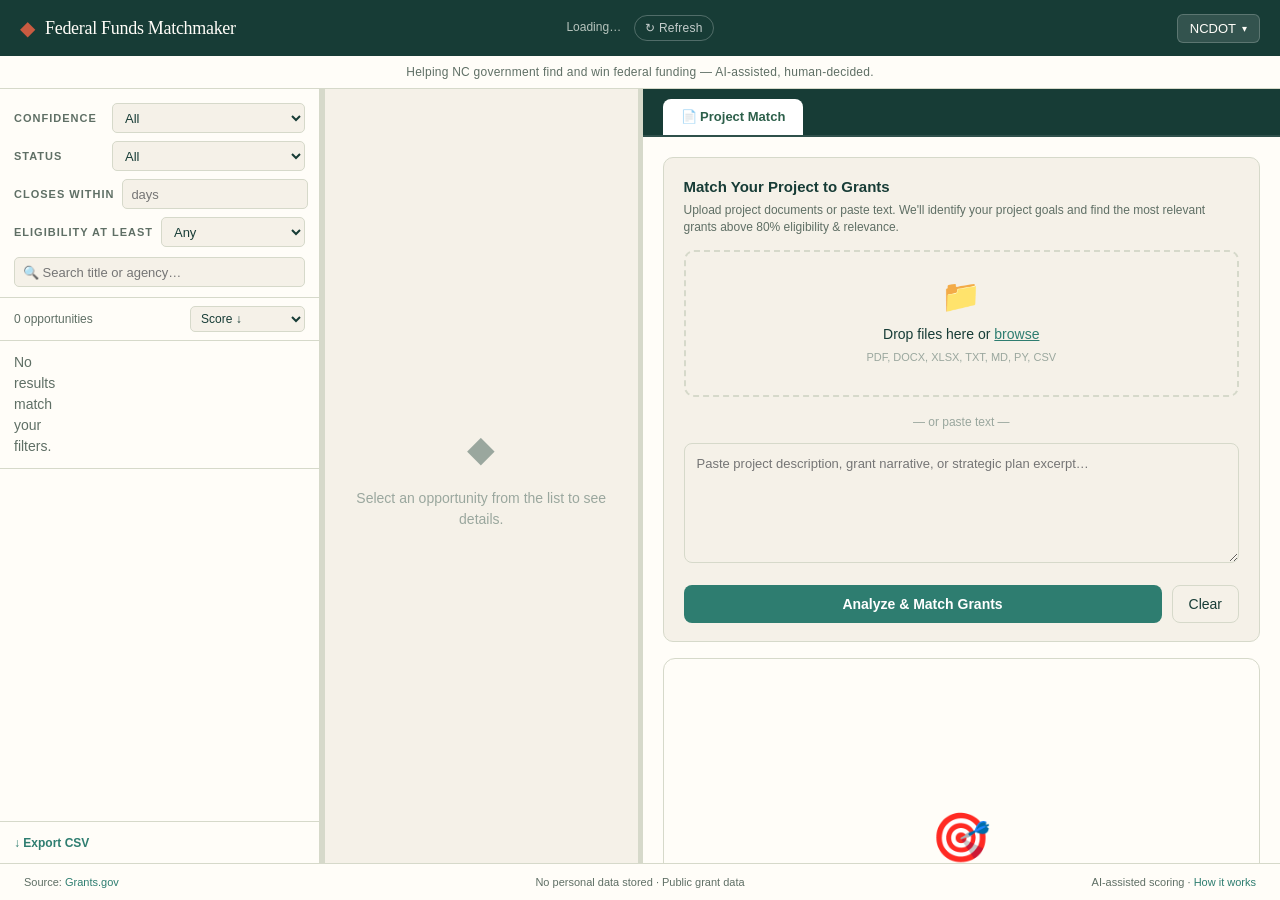
==== commit 0c4949ba: "feat: draggable panels (#9), deep-link (#3), comparison view (#8) #9 Draggable dividers - Two .drag-" ====
--- a/static/index.html
+++ b/static/index.html
@@ -102,6 +102,7 @@
           <option value="close_date">Due date ↑</option>
           <option value="undecided">Undecided first</option>
         </select>
+        <button id="compare-btn" class="compare-btn hidden" title="Compare 2 selected grants">⊟ Compare</button>
       </div>
     </div>
 
@@ -114,6 +115,8 @@
     </div>
 
   </aside>
+
+  <div class="drag-handle drag-handle--inner" id="drag-inner" role="separator" aria-orientation="vertical" title="Drag to resize panels"></div>
 
   <!-- RIGHT PANEL: detail -->
   <main class="detail-panel" id="detail-panel" role="main">
@@ -126,6 +129,8 @@
   </main>
 
   </div><!-- end .grants-half -->
+
+  <div class="drag-handle drag-handle--outer" id="drag-outer" role="separator" aria-orientation="vertical" title="Drag to resize panels"></div>
 
   <!-- ══════ RIGHT HALF: Project Match (always visible) ══════ -->
   <div class="pm-half">
@@ -285,6 +290,7 @@
   </div>
 </div>
 
+<div id="compare-modal" class="compare-modal-backdrop hidden" role="dialog" aria-modal="true" aria-labelledby="compare-modal-title"><div class="compare-modal-box"><div class="compare-modal-header"><h2 id="compare-modal-title">Grant Comparison</h2><button class="how-modal-close" id="compare-modal-close" aria-label="Close">&#x2715;</button></div><div class="compare-modal-body" id="compare-modal-body"></div></div></div>
 <script src="/static/app.js"></script>
 </body>
 </html>
--- a/static/style.css
+++ b/static/style.css
@@ -105,11 +105,10 @@
 
 /* ════════ SPLIT PANELS ════════ */
 .grants-half {
-  display: grid;
-  grid-template-columns: var(--left-w) 1fr;
+  display: flex;
+  flex-direction: row;
   flex: 1;
   overflow: hidden;
-  border-right: 2px solid var(--line);
 }
 
 .pm-half {
@@ -134,6 +133,9 @@
 
 /* ════════════════ LEFT PANEL ════════════════ */
 .left-panel {
+  width: var(--left-w);
+  min-width: 180px;
+  flex-shrink: 0;
   background: var(--paper);
   border-right: 1px solid var(--line);
   display: flex;
@@ -258,6 +260,8 @@
 
 /* ════════════════ DETAIL PANEL ════════════════ */
 .detail-panel {
+  flex: 1;
+  min-width: 200px;
   overflow-y: auto;
   background: var(--cream);
   padding: 24px 28px;
@@ -384,7 +388,9 @@
 
 /* ════════════════ RESPONSIVE ════════════════ */
 @media (max-width: 800px) {
-  .app-layout { grid-template-columns: 1fr; grid-template-rows: auto 1fr; }
+  .app-layout { flex-direction: column; }
+  .grants-half { flex-direction: column; }
+  .drag-handle { display: none; }
   .left-panel { max-height: 45vh; }
   .detail-panel { padding: 16px; }
   .brand-name { font-size: 15px; }
@@ -930,3 +936,39 @@
 }
 .profile-search-tag:hover { background: var(--teal-light); border-color: var(--teal); color: var(--teal); }
 .profile-empty { font-size: 13px; color: var(--faint); font-style: italic; }
+
+
+/* ════ DRAG HANDLES ════ */
+.drag-handle { width:5px; flex-shrink:0; background:var(--line); cursor:col-resize; position:relative; z-index:20; transition:background .15s; }
+.drag-handle::before { content:''; position:absolute; top:0; bottom:0; left:-4px; right:-4px; }
+.drag-handle::after { content:'\22EE'; position:absolute; top:50%; left:50%; transform:translate(-50%,-50%); color:var(--muted); font-size:12px; opacity:0; transition:opacity .15s; pointer-events:none; user-select:none; }
+.drag-handle:hover,.drag-handle.is-dragging { background:var(--accent,#2d6a4f); }
+.drag-handle:hover::after,.drag-handle.is-dragging::after { opacity:1; }
+
+/* ════ COMPARE CHECKBOX ════ */
+.opp-item { position:relative; }
+.compare-cb-wrap { position:absolute; top:7px; right:7px; opacity:0; transition:opacity .12s; cursor:pointer; z-index:3; display:flex; align-items:center; }
+.opp-item:hover .compare-cb-wrap,.compare-cb-wrap:has(.compare-cb:checked) { opacity:1; }
+.compare-cb { width:14px; height:14px; accent-color:var(--accent,#2d6a4f); cursor:pointer; }
+
+/* ════ COMPARE BUTTON ════ */
+.compare-btn { margin-left:6px; padding:3px 10px; font-size:12px; font-family:inherit; border:1px solid var(--accent,#2d6a4f); color:var(--accent,#2d6a4f); background:transparent; border-radius:6px; cursor:pointer; transition:background .15s,color .15s; white-space:nowrap; }
+.compare-btn:hover:not(:disabled) { background:var(--accent,#2d6a4f); color:#fff; }
+.compare-btn:disabled { opacity:.45; cursor:default; }
+
+/* ════ COMPARE MODAL ════ */
+.compare-modal-backdrop { position:fixed; inset:0; background:rgba(0,0,0,.45); z-index:600; display:flex; align-items:center; justify-content:center; padding:24px; }
+.compare-modal-box { background:var(--paper); border-radius:10px; box-shadow:0 8px 40px rgba(0,0,0,.25); width:100%; max-width:820px; max-height:85vh; display:flex; flex-direction:column; overflow:hidden; }
+.compare-modal-header { display:flex; align-items:center; justify-content:space-between; padding:16px 20px; border-bottom:1px solid var(--line); flex-shrink:0; }
+.compare-modal-header h2 { font-size:16px; font-weight:600; color:var(--ink); margin:0; }
+.compare-modal-body { overflow-y:auto; padding:20px; }
+.compare-table { width:100%; border-collapse:collapse; font-size:13px; }
+.compare-table thead th { text-align:left; padding:8px 12px; border-bottom:2px solid var(--line); font-weight:600; color:var(--ink); font-size:12px; }
+.compare-table thead th:first-child { width:110px; color:var(--muted); font-weight:400; }
+.compare-table tbody td { padding:9px 12px; border-bottom:1px solid var(--line); vertical-align:middle; color:var(--ink); }
+.compare-table tbody td:first-child { color:var(--muted); font-size:11px; text-transform:uppercase; letter-spacing:.04em; font-weight:500; }
+.compare-table tbody tr:last-child td { border-bottom:none; }
+.compare-table a.compare-grant-link { color:var(--ink); text-decoration:none; font-size:12px; line-height:1.4; }
+.compare-table a.compare-grant-link:hover { text-decoration:underline; }
+.compare-actions { display:flex; gap:10px; margin-top:16px; flex-wrap:wrap; }
+.compare-actions .btn-primary { flex:1; min-width:180px; font-size:13px; }
